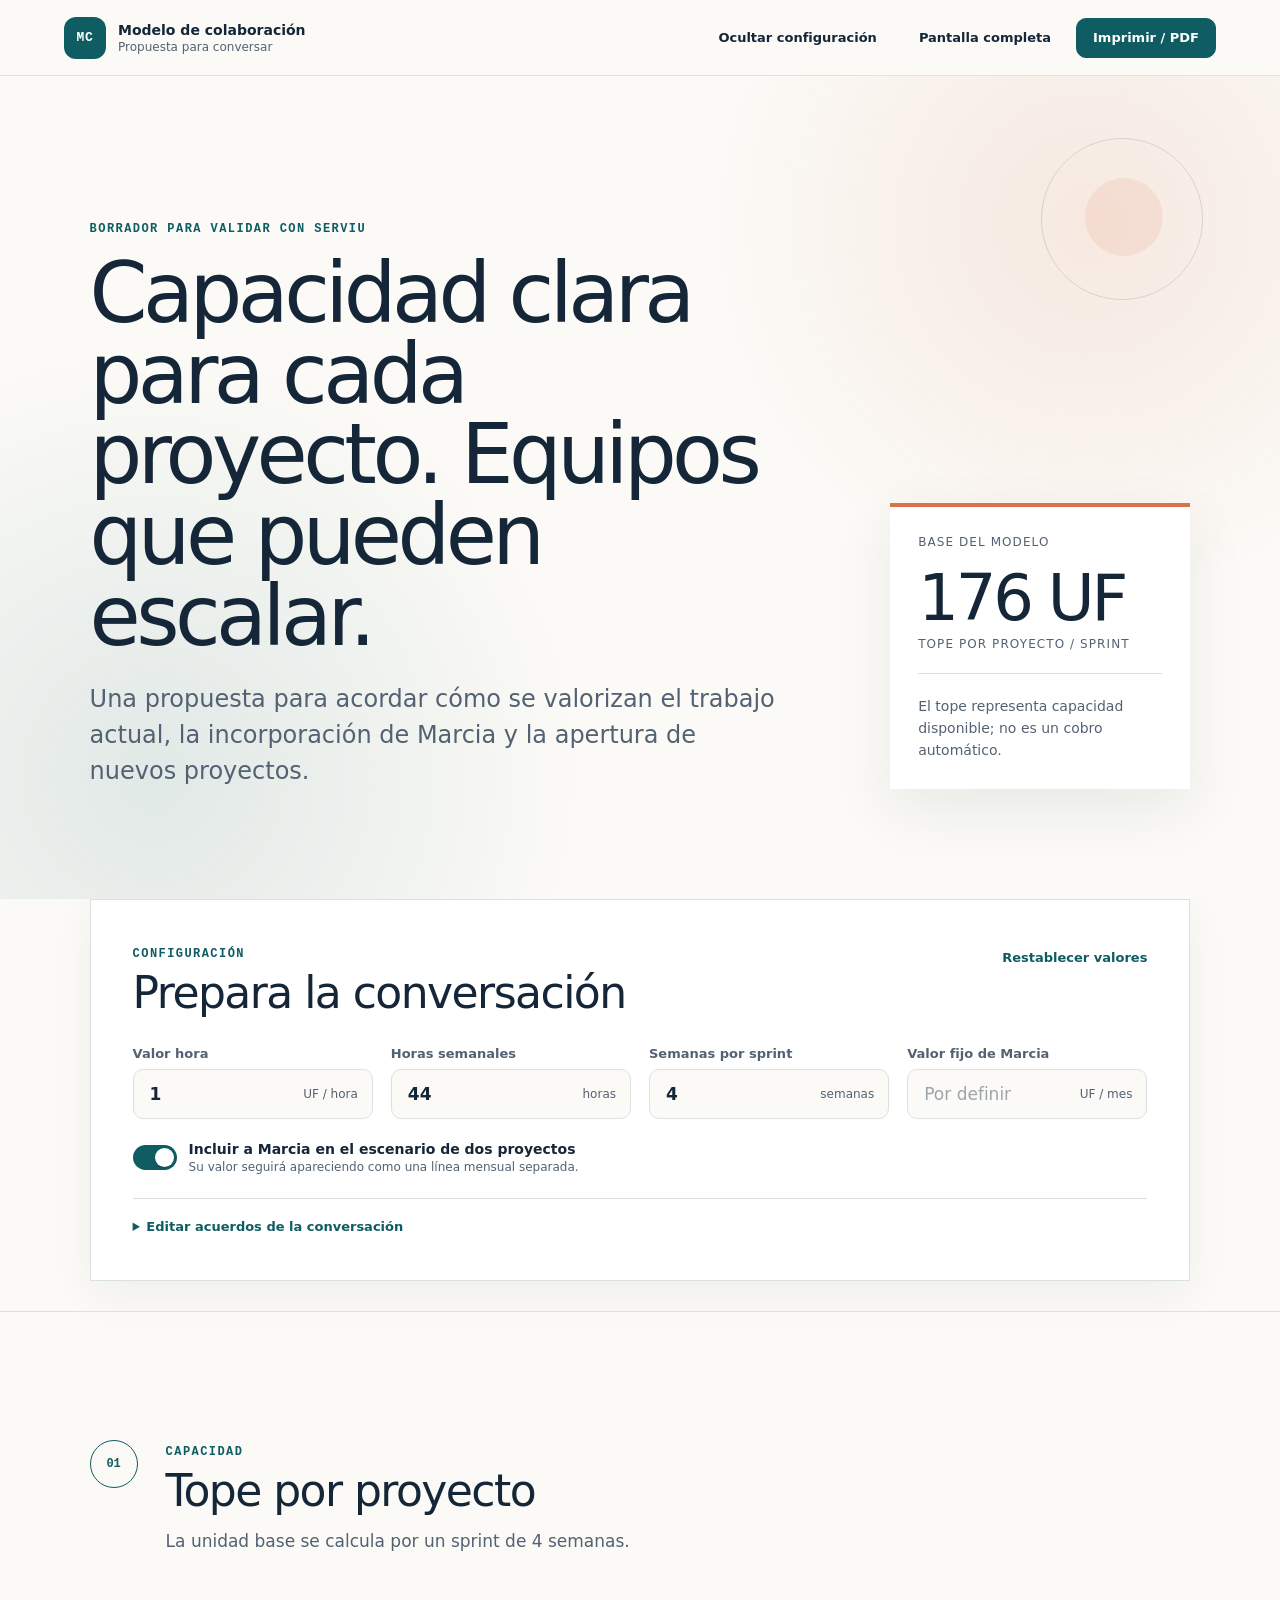
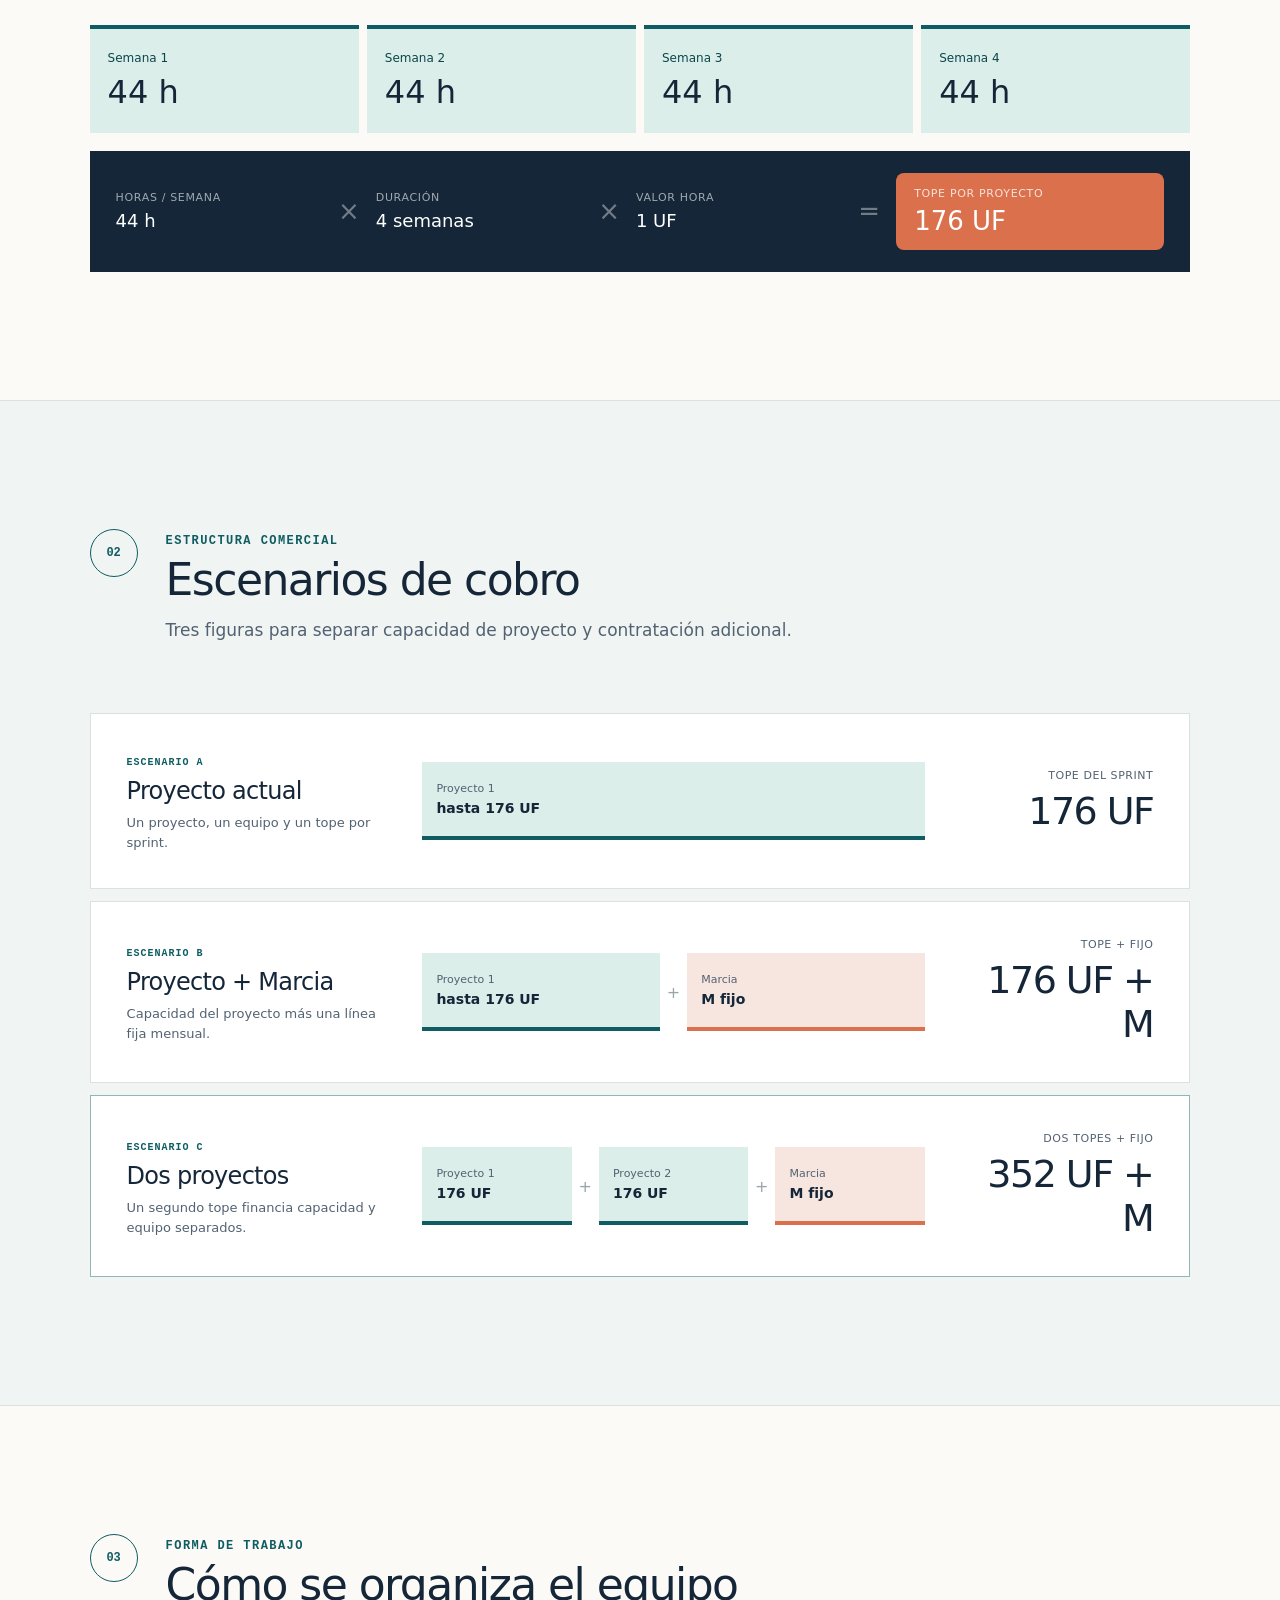
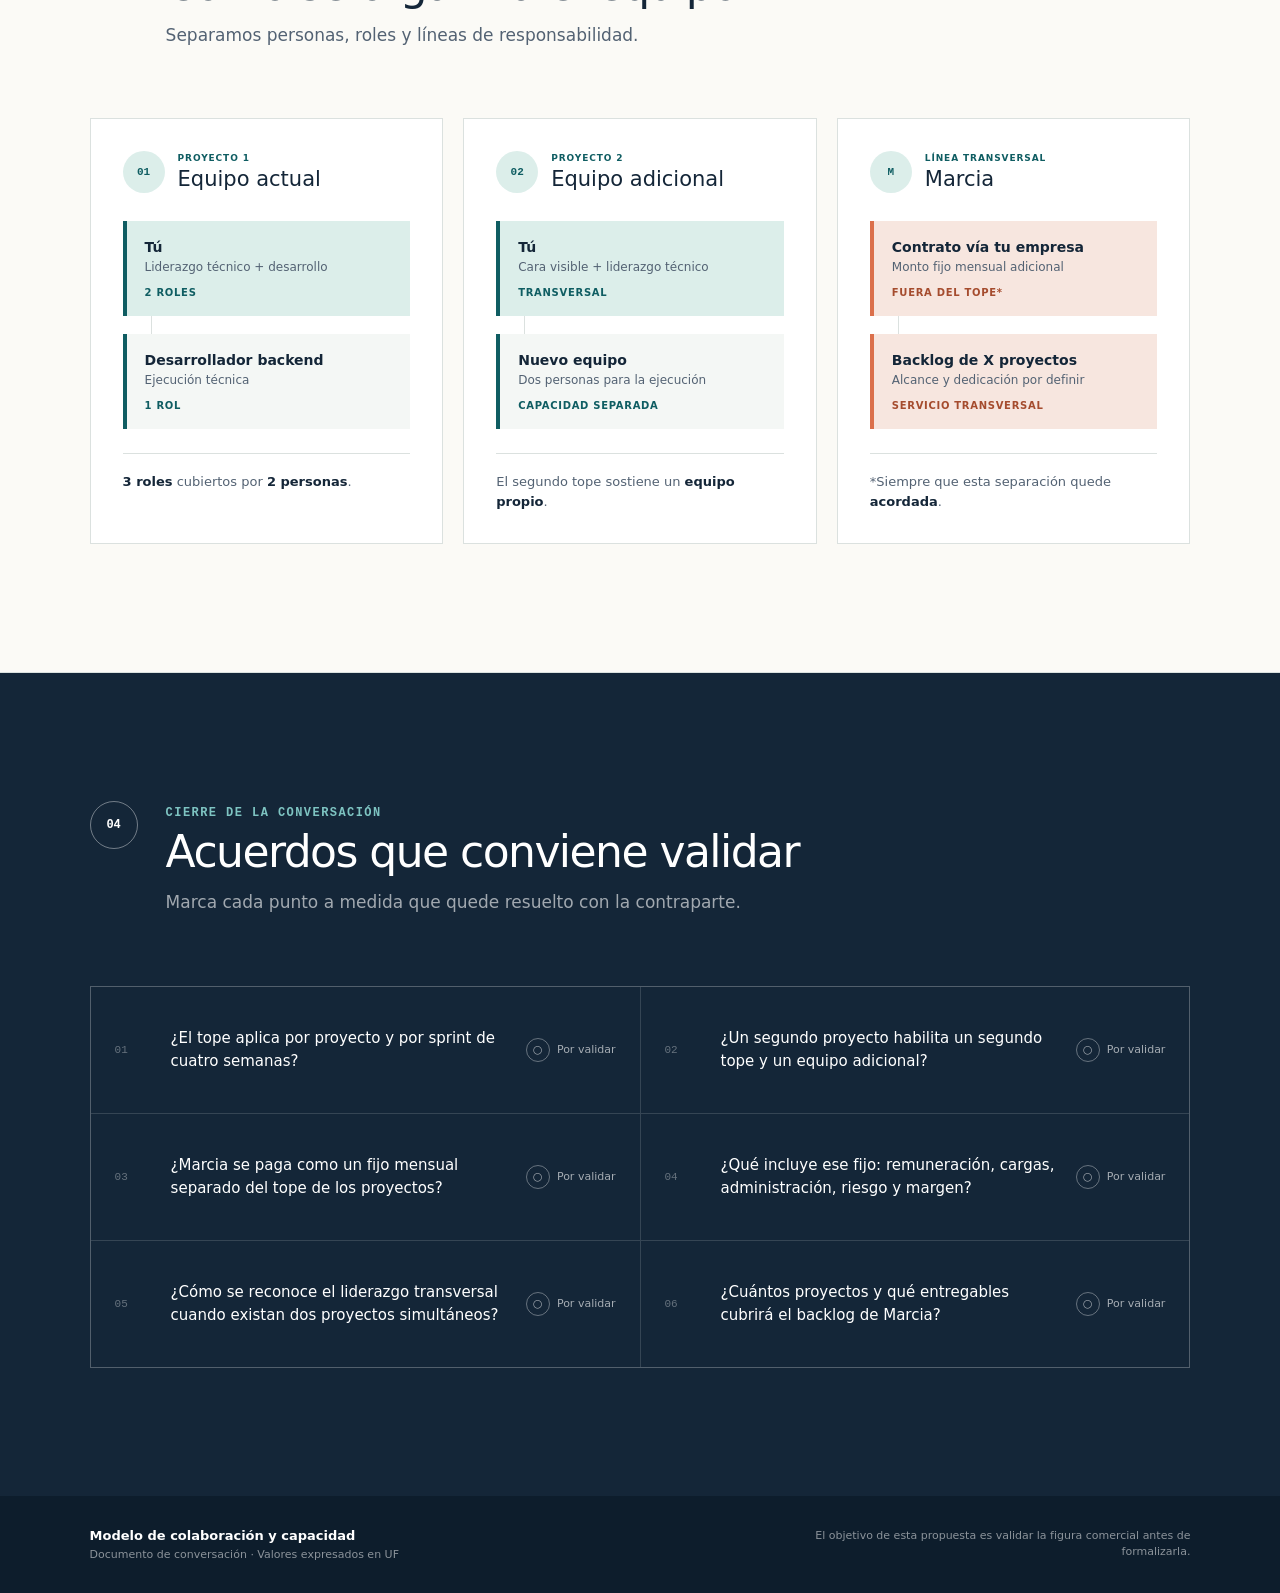
==== modelo-colaboracion-serviu-codigo-fuente/index.html @ a987d075 "Add AtomDev proposal projects" ====
<!doctype html>
<html lang="es">
<head>
  <meta charset="utf-8">
  <meta name="viewport" content="width=device-width, initial-scale=1">
  <meta name="description" content="Propuesta visual para validar capacidad, equipos y escenarios comerciales con SERVIU.">
  <title>Modelo de colaboración y capacidad</title>
  <style>
    :root {
      --ink: #142638;
      --ink-soft: #536273;
      --paper: #fbfaf6;
      --surface: #fff;
      --line: #dbe1df;
      --teal: #0f5d62;
      --teal-dark: #0a464b;
      --teal-light: #dceeea;
      --coral: #db704c;
      --coral-light: #f7e6df;
      --shadow: 0 20px 55px rgba(20, 38, 56, .08);
    }

    * { box-sizing: border-box; }
    html { scroll-behavior: smooth; }
    body {
      margin: 0;
      background: var(--paper);
      color: var(--ink);
      font-family: Inter, ui-sans-serif, system-ui, -apple-system, BlinkMacSystemFont, "Segoe UI", Arial, sans-serif;
      -webkit-font-smoothing: antialiased;
    }
    button, input { font: inherit; }
    button { color: inherit; }
    button:focus-visible, .text-button:focus-visible, .icon-button:focus-visible,
    .agreement-card:focus-visible, input:focus-visible, summary:focus-visible {
      outline: 3px solid rgba(15, 93, 98, .2);
      outline-offset: 2px;
    }
    .site-shell { min-height: 100vh; overflow: hidden; }
    .topbar {
      position: sticky; z-index: 50; top: 0;
      display: flex; align-items: center; justify-content: space-between;
      min-height: 76px; padding: 12px clamp(22px, 5vw, 76px);
      border-bottom: 1px solid rgba(219,225,223,.9);
      background: rgba(251,250,246,.92); backdrop-filter: blur(16px);
    }
    .brand { display: flex; align-items: center; gap: 12px; color: var(--ink); text-decoration: none; }
    .brand-mark {
      display: grid; width: 42px; height: 42px; place-items: center; border-radius: 12px;
      background: var(--teal); color: #fff; font-family: ui-monospace, SFMono-Regular, Menlo, monospace;
      font-size: 13px; font-weight: 600; letter-spacing: .05em;
    }
    .brand strong, .brand small { display: block; }
    .brand strong { font-size: 14px; }
    .brand small { margin-top: 2px; color: var(--ink-soft); font-size: 12px; }
    .top-actions { display: flex; align-items: center; gap: 8px; }
    .button {
      min-height: 40px; padding: 0 16px; border: 1px solid var(--line); border-radius: 10px;
      background: var(--surface); cursor: pointer; font-size: 13px; font-weight: 600;
      transition: transform 160ms ease, border-color 160ms ease, background 160ms ease;
    }
    .button:hover { transform: translateY(-1px); border-color: #b5c0bd; }
    .button-primary { border-color: var(--teal); background: var(--teal); color: #fff; }
    .button-primary:hover { border-color: var(--teal-dark); background: var(--teal-dark); }
    .button-ghost { border-color: transparent; background: transparent; }
    .button-small { min-height: 36px; padding-inline: 13px; }
    .hero {
      position: relative; display: grid; grid-template-columns: minmax(0,1.4fr) minmax(260px,.6fr);
      gap: clamp(36px,8vw,100px); align-items: end; min-height: 570px;
      padding: clamp(80px,11vw,145px) clamp(22px,7vw,108px) clamp(72px,9vw,110px);
      background: radial-gradient(circle at 85% 18%, rgba(219,112,76,.13), transparent 29%),
        radial-gradient(circle at 12% 85%, rgba(15,93,98,.11), transparent 32%), var(--paper);
    }
    .hero::before { position: absolute; top: 62px; right: 6vw; width: 160px; height: 160px; border: 1px solid rgba(15,93,98,.16); border-radius: 50%; content: ""; }
    .hero::after { position: absolute; top: 102px; right: calc(6vw + 40px); width: 78px; height: 78px; border-radius: 50%; background: rgba(219,112,76,.11); content: ""; }
    .hero-copy, .hero-summary { position: relative; z-index: 1; }
    .hero-copy { max-width: 850px; }
    .eyebrow, .section-kicker {
      color: var(--teal); font-family: ui-monospace, SFMono-Regular, Menlo, monospace;
      font-size: 12px; font-weight: 600; letter-spacing: .12em;
    }
    .hero h1 { max-width: 920px; margin: 18px 0 24px; font-size: clamp(46px,6.5vw,88px); font-weight: 500; letter-spacing: -.055em; line-height: .97; }
    .hero-copy p { max-width: 720px; margin: 0; color: var(--ink-soft); font-size: clamp(18px,2vw,24px); line-height: 1.5; }
    .hero-summary { padding: 28px; border-top: 4px solid var(--coral); background: var(--surface); box-shadow: var(--shadow); }
    .hero-summary > span, .hero-summary > small { display: block; color: var(--ink-soft); font-size: 12px; text-transform: uppercase; letter-spacing: .09em; }
    .hero-summary > strong { display: block; margin: 12px 0 2px; font-size: clamp(42px,5vw,66px); font-weight: 500; letter-spacing: -.05em; }
    .hero-rule { height: 1px; margin: 22px 0; background: var(--line); }
    .hero-summary p { margin: 0; color: var(--ink-soft); font-size: 14px; line-height: 1.55; }
    .settings-panel { margin: 0 clamp(22px,7vw,108px) 30px; padding: clamp(26px,4vw,42px); border: 1px solid var(--line); background: var(--surface); box-shadow: 0 14px 40px rgba(20,38,56,.05); }
    .settings-heading, .section-heading { display: flex; align-items: flex-start; justify-content: space-between; gap: 28px; }
    .settings-heading h2, .section-heading h2 { margin: 6px 0 0; font-size: clamp(28px,3.5vw,44px); font-weight: 500; letter-spacing: -.035em; }
    .text-button, .icon-button { border: 0; background: transparent; color: var(--teal); cursor: pointer; }
    .text-button { padding: 8px 0; font-size: 13px; font-weight: 600; }
    .settings-grid { display: grid; grid-template-columns: repeat(4,minmax(0,1fr)); gap: 18px; margin-top: 28px; }
    .settings-grid label > span { display: block; margin-bottom: 8px; color: var(--ink-soft); font-size: 13px; font-weight: 600; }
    .input-unit { display: flex; align-items: center; min-height: 50px; padding: 0 14px; border: 1px solid var(--line); border-radius: 10px; background: var(--paper); }
    .input-unit:focus-within { border-color: var(--teal); box-shadow: 0 0 0 3px rgba(15,93,98,.08); }
    .input-unit input { width: 100%; min-width: 0; border: 0; outline: 0; background: transparent; color: var(--ink); font-size: 17px; font-weight: 600; }
    .input-unit input::placeholder { color: #9ba5ac; font-weight: 400; }
    .input-unit b { flex: none; color: var(--ink-soft); font-size: 12px; font-weight: 500; }
    .switch-row { display: flex; align-items: center; gap: 12px; margin-top: 22px; cursor: pointer; }
    .switch-row > input { position: absolute; width: 1px; height: 1px; opacity: 0; }
    .switch { position: relative; display: inline-flex; flex: none; width: 44px; height: 25px; padding: 3px; border-radius: 999px; background: #bdc7c8; transition: background 160ms ease; }
    .switch span { width: 19px; height: 19px; border-radius: 50%; background: #fff; box-shadow: 0 1px 4px rgba(20,38,56,.22); transition: transform 160ms ease; }
    .switch-row input:checked + .switch { background: var(--teal); }
    .switch-row input:checked + .switch span { transform: translateX(19px); }
    .switch-row strong, .switch-row small { display: block; }
    .switch-row strong { font-size: 14px; }
    .switch-row small { margin-top: 3px; color: var(--ink-soft); font-size: 12px; }
    .agreements-editor { margin-top: 24px; border-top: 1px solid var(--line); }
    .agreements-editor summary { padding: 20px 0 4px; color: var(--teal); cursor: pointer; font-size: 13px; font-weight: 600; }
    .editor-list { display: grid; gap: 8px; margin-top: 14px; }
    .editor-row { display: grid; grid-template-columns: 30px minmax(0,1fr) 38px; gap: 8px; align-items: center; }
    .editor-row > span { color: var(--ink-soft); font-family: ui-monospace, SFMono-Regular, Menlo, monospace; font-size: 11px; }
    .editor-row input { min-width: 0; padding: 10px 12px; border: 1px solid var(--line); border-radius: 8px; background: var(--paper); color: var(--ink); }
    .icon-button { min-height: 36px; font-size: 20px; }
    .add-row { grid-template-columns: 30px minmax(0,1fr) auto; }
    .content-section { padding: clamp(78px,10vw,132px) clamp(22px,7vw,108px); border-top: 1px solid var(--line); }
    .section-heading { justify-content: flex-start; max-width: 850px; margin-bottom: clamp(40px,6vw,70px); }
    .section-number { display: grid; flex: none; width: 48px; height: 48px; place-items: center; border: 1px solid var(--teal); border-radius: 50%; color: var(--teal); font-family: ui-monospace, SFMono-Regular, Menlo, monospace; font-size: 12px; font-weight: 600; }
    .section-heading p { margin: 12px 0 0; color: var(--ink-soft); font-size: 17px; line-height: 1.55; }
    .weeks-track { display: grid; gap: 8px; }
    .week-cell { min-width: 0; padding: 22px 18px; border-top: 4px solid var(--teal); background: var(--teal-light); }
    .week-cell span, .week-cell strong { display: block; }
    .week-cell span { color: var(--teal-dark); font-size: 12px; }
    .week-cell strong { margin-top: 8px; font-size: clamp(22px,2.5vw,32px); font-weight: 500; }
    .calculation-strip { display: grid; grid-template-columns: 1fr auto 1fr auto 1fr auto 1.3fr; gap: 16px; align-items: center; margin-top: 18px; padding: 22px 26px; background: var(--ink); color: #fff; }
    .calculation-strip > span { color: rgba(255,255,255,.4); font-size: 26px; }
    .calculation-strip div small, .calculation-strip div strong { display: block; }
    .calculation-strip div small { color: rgba(255,255,255,.6); font-size: 11px; letter-spacing: .06em; text-transform: uppercase; }
    .calculation-strip div strong { margin-top: 6px; font-size: 18px; font-weight: 500; }
    .calculation-strip .result { padding: 14px 18px; border-radius: 8px; background: var(--coral); }
    .calculation-strip .result small { color: rgba(255,255,255,.8); }
    .calculation-strip .result strong { font-size: 26px; }
    .scenarios-section { background: #f0f4f2; }
    .scenario-list { display: grid; gap: 12px; }
    .scenario-card { display: grid; grid-template-columns: minmax(190px,.8fr) minmax(350px,1.5fr) minmax(170px,.6fr); gap: 28px; align-items: center; padding: clamp(24px,3vw,36px); border: 1px solid var(--line); background: var(--surface); transition: transform 180ms ease, box-shadow 180ms ease; }
    .scenario-card:hover { transform: translateY(-2px); box-shadow: var(--shadow); }
    .featured-scenario { border-color: rgba(15,93,98,.45); }
    .scenario-label > span { color: var(--teal); font-family: ui-monospace, SFMono-Regular, Menlo, monospace; font-size: 10px; font-weight: 600; letter-spacing: .1em; }
    .scenario-label h3 { margin: 8px 0; font-size: 24px; font-weight: 500; letter-spacing: -.03em; }
    .scenario-label p { margin: 0; color: var(--ink-soft); font-size: 13px; line-height: 1.5; }
    .formula-pieces { display: flex; align-items: stretch; gap: 7px; min-width: 0; }
    .formula-pieces > b { align-self: center; color: #9aa5aa; font-weight: 400; }
    .formula-piece { display: flex; flex: 1 1 0; min-width: 0; flex-direction: column; justify-content: center; min-height: 78px; padding: 14px; border-bottom: 4px solid var(--teal); background: var(--teal-light); }
    .formula-piece small, .formula-piece strong { display: block; }
    .formula-piece small { color: var(--ink-soft); font-size: 11px; }
    .formula-piece strong { margin-top: 5px; font-size: 14px; font-weight: 600; }
    .formula-piece.marcia-piece { border-bottom-color: var(--coral); background: var(--coral-light); }
    .scenario-total { text-align: right; }
    .scenario-total small, .scenario-total strong { display: block; }
    .scenario-total small { color: var(--ink-soft); font-size: 11px; letter-spacing: .05em; text-transform: uppercase; }
    .scenario-total strong { margin-top: 7px; font-size: clamp(24px,3vw,38px); font-weight: 500; letter-spacing: -.04em; }
    .teams-grid { display: grid; grid-template-columns: repeat(3,minmax(0,1fr)); gap: 20px; }
    .team-column { padding: clamp(22px,3vw,32px); border: 1px solid var(--line); background: var(--surface); }
    .team-title { display: flex; align-items: center; gap: 13px; margin-bottom: 28px; }
    .team-icon { display: grid; width: 42px; height: 42px; place-items: center; border-radius: 50%; background: var(--teal-light); color: var(--teal); font-family: ui-monospace, SFMono-Regular, Menlo, monospace; font-size: 11px; font-weight: 600; }
    .team-title small, .team-title h3 { display: block; }
    .team-title small { color: var(--teal); font-size: 9px; font-weight: 600; letter-spacing: .1em; }
    .team-title h3 { margin: 4px 0 0; font-size: 21px; font-weight: 500; }
    .team-node { position: relative; padding: 18px; border-left: 4px solid var(--teal); background: #f4f7f5; }
    .team-node strong, .team-node span, .team-node em { display: block; }
    .team-node strong { font-size: 14px; }
    .team-node span { margin-top: 5px; color: var(--ink-soft); font-size: 12px; }
    .team-node em { margin-top: 13px; color: var(--teal); font-size: 10px; font-style: normal; font-weight: 600; letter-spacing: .07em; text-transform: uppercase; }
    .lead-node { background: var(--teal-light); }
    .marcia-node { border-left-color: var(--coral); background: var(--coral-light); }
    .marcia-node em { color: #a54c2e; }
    .connector { width: 1px; height: 18px; margin-left: 28px; background: var(--line); }
    .team-summary { margin: 24px 0 0; padding-top: 18px; border-top: 1px solid var(--line); color: var(--ink-soft); font-size: 13px; line-height: 1.5; }
    .team-summary strong { color: var(--ink); }
    .agreements-section { background: var(--ink); color: #fff; }
    .agreements-section .section-number { border-color: rgba(255,255,255,.4); color: #fff; }
    .agreements-section .section-kicker { color: #7ec4c2; }
    .agreements-section .section-heading p { color: rgba(255,255,255,.6); }
    .agreement-grid { display: grid; grid-template-columns: repeat(2,minmax(0,1fr)); gap: 1px; overflow: hidden; border: 1px solid rgba(255,255,255,.14); background: rgba(255,255,255,.14); }
    .agreement-card { display: grid; grid-template-columns: 38px minmax(0,1fr) auto; gap: 18px; align-items: center; min-height: 126px; padding: 24px; border: 0; background: var(--ink); color: #fff; text-align: left; cursor: pointer; transition: background 160ms ease; }
    .agreement-card:hover { background: #1b3247; }
    .agreement-card.confirmed { background: var(--teal-dark); }
    .agreement-index { color: rgba(255,255,255,.35); font-family: ui-monospace, SFMono-Regular, Menlo, monospace; font-size: 11px; }
    .agreement-text { font-size: 15px; line-height: 1.5; }
    .agreement-status { display: flex; align-items: center; gap: 7px; color: rgba(255,255,255,.62); font-size: 11px; white-space: nowrap; }
    .agreement-status i { display: grid; width: 24px; height: 24px; place-items: center; border: 1px solid rgba(255,255,255,.35); border-radius: 50%; font-style: normal; }
    .confirmed .agreement-status { color: #fff; }
    .confirmed .agreement-status i { border-color: #fff; background: #fff; color: var(--teal-dark); }
    footer { display: flex; align-items: center; justify-content: space-between; gap: 32px; padding: 32px clamp(22px,7vw,108px); background: #0d1d2c; color: #fff; }
    footer strong, footer span { display: block; }
    footer strong { font-size: 13px; }
    footer span, footer p { color: rgba(255,255,255,.52); font-size: 11px; }
    footer span { margin-top: 5px; }
    footer p { max-width: 430px; margin: 0; text-align: right; line-height: 1.5; }

    @media (max-width: 1050px) {
      .hero { grid-template-columns: 1fr; min-height: auto; }
      .hero-summary { max-width: 440px; }
      .settings-grid { grid-template-columns: repeat(2,minmax(0,1fr)); }
      .scenario-card { grid-template-columns: minmax(180px,.8fr) minmax(340px,1.5fr); }
      .scenario-total { grid-column: 2; text-align: left; }
      .teams-grid { grid-template-columns: 1fr 1fr; }
      .marcia-column { grid-column: 1 / -1; }
    }
    @media (max-width: 760px) {
      .topbar { align-items: flex-start; gap: 14px; }
      .brand small, .desktop-action { display: none; }
      .top-actions { flex-wrap: wrap; justify-content: flex-end; }
      .button { min-height: 36px; padding: 0 11px; font-size: 11px; }
      .hero { padding-top: 82px; }
      .hero h1 { font-size: clamp(45px,13vw,67px); }
      .hero::before, .hero::after { display: none; }
      .settings-grid, .teams-grid, .agreement-grid { grid-template-columns: 1fr; }
      .marcia-column { grid-column: auto; }
      .weeks-track { grid-template-columns: repeat(2,minmax(0,1fr)) !important; }
      .calculation-strip { grid-template-columns: 1fr auto 1fr; }
      .calculation-strip > span:nth-of-type(3) { display: none; }
      .calculation-strip .result { grid-column: 1 / -1; }
      .scenario-card { grid-template-columns: 1fr; }
      .scenario-total { grid-column: auto; }
      .formula-pieces { flex-wrap: wrap; }
      .formula-piece { min-width: 130px; }
      .agreement-card { grid-template-columns: 32px minmax(0,1fr); }
      .agreement-status { grid-column: 2; }
      footer { align-items: flex-start; flex-direction: column; }
      footer p { text-align: left; }
    }
    @media (max-width: 470px) {
      .topbar { position: relative; flex-direction: column; }
      .top-actions { width: 100%; justify-content: flex-start; }
      .hero { padding-top: 56px; }
      .settings-heading { flex-direction: column; gap: 4px; }
      .settings-grid { grid-template-columns: 1fr; }
      .weeks-track { grid-template-columns: 1fr !important; }
      .calculation-strip { grid-template-columns: 1fr; }
      .calculation-strip > span { display: none; }
      .section-heading { flex-direction: column; }
      .editor-row, .add-row { grid-template-columns: 24px minmax(0,1fr); }
      .editor-row .icon-button, .add-row .button { grid-column: 2; justify-self: start; }
    }
    @media print {
      :root { --paper: #fff; }
      @page { margin: 12mm; size: A4 landscape; }
      body { background: #fff; print-color-adjust: exact; -webkit-print-color-adjust: exact; }
      .topbar, .settings-panel { display: none !important; }
      .hero { min-height: 172mm; padding: 28mm 18mm; break-after: page; }
      .content-section { min-height: 170mm; padding: 18mm; break-before: page; }
      .scenario-card, .team-column, .agreement-card { break-inside: avoid; }
      .scenario-card:hover { transform: none; box-shadow: none; }
      footer { display: none; }
    }
  </style>
</head>
<body>
  <main class="site-shell">
    <header class="topbar">
      <a class="brand" href="#inicio" aria-label="Ir al inicio">
        <span class="brand-mark" aria-hidden="true">MC</span>
        <span><strong>Modelo de colaboración</strong><small>Propuesta para conversar</small></span>
      </a>
      <nav class="top-actions" aria-label="Controles de presentación">
        <button class="button button-ghost" id="toggle-settings">Ocultar configuración</button>
        <button class="button button-ghost desktop-action" id="fullscreen-button">Pantalla completa</button>
        <button class="button button-primary" id="print-button">Imprimir / PDF</button>
      </nav>
    </header>

    <section class="hero" id="inicio">
      <div class="hero-copy">
        <span class="eyebrow">BORRADOR PARA VALIDAR CON SERVIU</span>
        <h1>Capacidad clara para cada proyecto. Equipos que pueden escalar.</h1>
        <p>Una propuesta para acordar cómo se valorizan el trabajo actual, la incorporación de Marcia y la apertura de nuevos proyectos.</p>
      </div>
      <div class="hero-summary" aria-label="Resumen del modelo">
        <span>Base del modelo</span>
        <strong id="hero-project-cap">176 UF</strong>
        <small>tope por proyecto / sprint</small>
        <div class="hero-rule"></div>
        <p>El tope representa capacidad disponible; no es un cobro automático.</p>
      </div>
    </section>

    <section class="settings-panel" id="settings-panel" aria-labelledby="settings-title">
      <div class="settings-heading">
        <div><span class="section-kicker">CONFIGURACIÓN</span><h2 id="settings-title">Prepara la conversación</h2></div>
        <button class="text-button" id="reset-button">Restablecer valores</button>
      </div>
      <div class="settings-grid">
        <label><span>Valor hora</span><div class="input-unit"><input id="hourly-rate" type="number" min="0" step="0.1" value="1"><b>UF / hora</b></div></label>
        <label><span>Horas semanales</span><div class="input-unit"><input id="weekly-hours" type="number" min="1" max="168" step="1" value="44"><b>horas</b></div></label>
        <label><span>Semanas por sprint</span><div class="input-unit"><input id="sprint-weeks" type="number" min="1" max="8" step="1" value="4"><b>semanas</b></div></label>
        <label><span>Valor fijo de Marcia</span><div class="input-unit"><input id="marcia-fee" type="number" min="0" step="0.1" placeholder="Por definir"><b>UF / mes</b></div></label>
      </div>
      <label class="switch-row">
        <input id="marcia-multi" type="checkbox" checked>
        <span class="switch" aria-hidden="true"><span></span></span>
        <span><strong>Incluir a Marcia en el escenario de dos proyectos</strong><small>Su valor seguirá apareciendo como una línea mensual separada.</small></span>
      </label>
      <details class="agreements-editor">
        <summary>Editar acuerdos de la conversación</summary>
        <div class="editor-list" id="editor-list"></div>
      </details>
    </section>

    <section class="content-section" id="tope">
      <div class="section-heading"><span class="section-number">01</span><div><span class="section-kicker">CAPACIDAD</span><h2>Tope por proyecto</h2><p>La unidad base se calcula por un sprint de <span id="sprint-copy">4</span> semanas.</p></div></div>
      <div class="weeks-track" id="weeks-track" aria-label="Semanas del sprint"></div>
      <div class="calculation-strip">
        <div><small>Horas / semana</small><strong id="calc-hours">44 h</strong></div><span>×</span>
        <div><small>Duración</small><strong id="calc-weeks">4 semanas</strong></div><span>×</span>
        <div><small>Valor hora</small><strong id="calc-rate">1 UF</strong></div><span>=</span>
        <div class="result"><small>Tope por proyecto</small><strong id="calc-cap">176 UF</strong></div>
      </div>
    </section>

    <section class="content-section scenarios-section" id="escenarios">
      <div class="section-heading"><span class="section-number">02</span><div><span class="section-kicker">ESTRUCTURA COMERCIAL</span><h2>Escenarios de cobro</h2><p>Tres figuras para separar capacidad de proyecto y contratación adicional.</p></div></div>
      <div class="scenario-list">
        <article class="scenario-card"><div class="scenario-label"><span>ESCENARIO A</span><h3>Proyecto actual</h3><p>Un proyecto, un equipo y un tope por sprint.</p></div><div class="formula-pieces"><div class="formula-piece project-piece"><small>Proyecto 1</small><strong id="scenario-a-cap">hasta 176 UF</strong></div></div><div class="scenario-total"><small>Tope del sprint</small><strong id="scenario-a-total">176 UF</strong></div></article>
        <article class="scenario-card"><div class="scenario-label"><span>ESCENARIO B</span><h3>Proyecto + Marcia</h3><p>Capacidad del proyecto más una línea fija mensual.</p></div><div class="formula-pieces"><div class="formula-piece project-piece"><small>Proyecto 1</small><strong id="scenario-b-cap">hasta 176 UF</strong></div><b>+</b><div class="formula-piece marcia-piece"><small>Marcia</small><strong id="scenario-b-fee">M fijo</strong></div></div><div class="scenario-total"><small>Tope + fijo</small><strong id="scenario-b-total">176 UF + M</strong></div></article>
        <article class="scenario-card featured-scenario"><div class="scenario-label"><span>ESCENARIO C</span><h3>Dos proyectos</h3><p>Un segundo tope financia capacidad y equipo separados.</p></div><div class="formula-pieces" id="scenario-c-pieces"></div><div class="scenario-total"><small id="scenario-c-label">Dos topes + fijo</small><strong id="scenario-c-total">352 UF + M</strong></div></article>
      </div>
    </section>

    <section class="content-section" id="equipos">
      <div class="section-heading"><span class="section-number">03</span><div><span class="section-kicker">FORMA DE TRABAJO</span><h2>Cómo se organiza el equipo</h2><p>Separamos personas, roles y líneas de responsabilidad.</p></div></div>
      <div class="teams-grid">
        <article class="team-column"><div class="team-title"><span class="team-icon">01</span><div><small>PROYECTO 1</small><h3>Equipo actual</h3></div></div><div class="team-node lead-node"><strong>Tú</strong><span>Liderazgo técnico + desarrollo</span><em>2 roles</em></div><div class="connector"></div><div class="team-node"><strong>Desarrollador backend</strong><span>Ejecución técnica</span><em>1 rol</em></div><p class="team-summary"><strong>3 roles</strong> cubiertos por <strong>2 personas</strong>.</p></article>
        <article class="team-column"><div class="team-title"><span class="team-icon">02</span><div><small>PROYECTO 2</small><h3>Equipo adicional</h3></div></div><div class="team-node lead-node"><strong>Tú</strong><span>Cara visible + liderazgo técnico</span><em>Transversal</em></div><div class="connector"></div><div class="team-node"><strong>Nuevo equipo</strong><span>Dos personas para la ejecución</span><em>Capacidad separada</em></div><p class="team-summary">El segundo tope sostiene un <strong>equipo propio</strong>.</p></article>
        <article class="team-column marcia-column"><div class="team-title"><span class="team-icon">M</span><div><small>LÍNEA TRANSVERSAL</small><h3>Marcia</h3></div></div><div class="team-node marcia-node"><strong>Contrato vía tu empresa</strong><span>Monto fijo mensual adicional</span><em>Fuera del tope*</em></div><div class="connector"></div><div class="team-node marcia-node"><strong>Backlog de X proyectos</strong><span>Alcance y dedicación por definir</span><em>Servicio transversal</em></div><p class="team-summary">*Siempre que esta separación quede <strong>acordada</strong>.</p></article>
      </div>
    </section>

    <section class="content-section agreements-section" id="acuerdos">
      <div class="section-heading"><span class="section-number">04</span><div><span class="section-kicker">CIERRE DE LA CONVERSACIÓN</span><h2>Acuerdos que conviene validar</h2><p>Marca cada punto a medida que quede resuelto con la contraparte.</p></div></div>
      <div class="agreement-grid" id="agreement-grid"></div>
    </section>

    <footer><div><strong>Modelo de colaboración y capacidad</strong><span>Documento de conversación · Valores expresados en UF</span></div><p>El objetivo de esta propuesta es validar la figura comercial antes de formalizarla.</p></footer>
  </main>

  <script>
    (() => {
      const defaults = {
        hourlyRate: 1,
        weeklyHours: 44,
        sprintWeeks: 4,
        marciaFee: "",
        marciaInMultiProject: true,
        agreements: [
          "¿El tope aplica por proyecto y por sprint de cuatro semanas?",
          "¿Un segundo proyecto habilita un segundo tope y un equipo adicional?",
          "¿Marcia se paga como un fijo mensual separado del tope de los proyectos?",
          "¿Qué incluye ese fijo: remuneración, cargas, administración, riesgo y margen?",
          "¿Cómo se reconoce el liderazgo transversal cuando existan dos proyectos simultáneos?",
          "¿Cuántos proyectos y qué entregables cubrirá el backlog de Marcia?"
        ]
      };
      const state = { ...defaults, agreements: defaults.agreements.map((text, index) => ({ id: `agreement-${index}`, text, confirmed: false })) };
      const $ = (id) => document.getElementById(id);
      const formatUF = (value) => new Intl.NumberFormat("es-CL", { minimumFractionDigits: Number.isInteger(value) ? 0 : 1, maximumFractionDigits: 2 }).format(value);
      const clamp = (value, min, max) => Math.min(Math.max(Number.isFinite(value) ? value : min, min), max);
      const escapeHTML = (value) => String(value).replace(/[&<>'"]/g, (char) => ({ "&":"&amp;", "<":"&lt;", ">":"&gt;", "'":"&#39;", '"':"&quot;" }[char]));

      function loadState() {
        try {
          const savedSettings = JSON.parse(localStorage.getItem("serviu-model-settings") || "null");
          const savedAgreements = JSON.parse(localStorage.getItem("serviu-model-agreements") || "null");
          if (savedSettings && typeof savedSettings === "object") Object.assign(state, savedSettings);
          if (Array.isArray(savedAgreements)) state.agreements = savedAgreements;
        } catch (_) { /* La presentación sigue funcionando aunque el navegador bloquee localStorage. */ }
      }
      function saveState() {
        try {
          localStorage.setItem("serviu-model-settings", JSON.stringify({ hourlyRate: state.hourlyRate, weeklyHours: state.weeklyHours, sprintWeeks: state.sprintWeeks, marciaFee: state.marciaFee, marciaInMultiProject: state.marciaInMultiProject }));
          localStorage.setItem("serviu-model-agreements", JSON.stringify(state.agreements));
        } catch (_) { /* Sin persistencia, la sesión sigue siendo usable. */ }
      }
      function inputValue(id, fallback) {
        const value = $(id).value;
        return value === "" ? fallback : Number(value);
      }
      function renderWeeks() {
        $("weeks-track").style.gridTemplateColumns = `repeat(${state.sprintWeeks}, minmax(0, 1fr))`;
        $("weeks-track").innerHTML = Array.from({ length: state.sprintWeeks }, (_, index) => `<div class="week-cell"><span>Semana ${index + 1}</span><strong>${formatUF(state.weeklyHours)} h</strong></div>`).join("");
      }
      function renderScenarios(projectCap, fee, hasFee) {
        const fixed = hasFee ? `${formatUF(fee)} UF` : "M fijo";
        $("scenario-a-cap").textContent = `hasta ${formatUF(projectCap)} UF`;
        $("scenario-a-total").textContent = `${formatUF(projectCap)} UF`;
        $("scenario-b-cap").textContent = `hasta ${formatUF(projectCap)} UF`;
        $("scenario-b-fee").textContent = fixed;
        $("scenario-b-total").textContent = hasFee ? `${formatUF(projectCap + fee)} UF` : `${formatUF(projectCap)} UF + M`;
        const pieces = [`<div class="formula-piece project-piece"><small>Proyecto 1</small><strong>${formatUF(projectCap)} UF</strong></div>`, `<b>+</b>`, `<div class="formula-piece project-piece"><small>Proyecto 2</small><strong>${formatUF(projectCap)} UF</strong></div>`];
        if (state.marciaInMultiProject) pieces.push(`<b>+</b><div class="formula-piece marcia-piece"><small>Marcia</small><strong>${fixed}</strong></div>`);
        $("scenario-c-pieces").innerHTML = pieces.join("");
        $("scenario-c-label").textContent = state.marciaInMultiProject ? "Dos topes + fijo" : "Dos topes";
        const total = projectCap * 2 + (state.marciaInMultiProject && hasFee ? fee : 0);
        $("scenario-c-total").textContent = state.marciaInMultiProject && !hasFee ? `${formatUF(projectCap * 2)} UF + M` : `${formatUF(total)} UF`;
      }
      function renderAgreements() {
        $("agreement-grid").innerHTML = state.agreements.map((agreement, index) => `<button class="agreement-card ${agreement.confirmed ? "confirmed" : ""}" data-agreement-id="${escapeHTML(agreement.id)}" aria-pressed="${agreement.confirmed}"><span class="agreement-index">${String(index + 1).padStart(2, "0")}</span><span class="agreement-text">${escapeHTML(agreement.text)}</span><span class="agreement-status"><i aria-hidden="true">${agreement.confirmed ? "✓" : "○"}</i>${agreement.confirmed ? "Validado" : "Por validar"}</span></button>`).join("");
      }
      function renderEditor() {
        $("editor-list").innerHTML = state.agreements.map((agreement, index) => `<div class="editor-row"><span>${String(index + 1).padStart(2, "0")}</span><input data-edit-id="${escapeHTML(agreement.id)}" aria-label="Texto del acuerdo ${index + 1}" value="${escapeHTML(agreement.text)}"><button class="icon-button" data-remove-id="${escapeHTML(agreement.id)}" aria-label="Eliminar acuerdo ${index + 1}">×</button></div>`).join("") + `<div class="editor-row add-row"><span>+</span><input id="new-agreement" placeholder="Agregar otro acuerdo o pregunta"><button class="button button-small" id="add-agreement">Agregar</button></div>`;
        $("add-agreement").addEventListener("click", addAgreement);
        $("new-agreement").addEventListener("keydown", (event) => { if (event.key === "Enter") addAgreement(); });
        $("editor-list").querySelectorAll("[data-edit-id]").forEach((input) => input.addEventListener("input", () => {
          const item = state.agreements.find((agreement) => agreement.id === input.dataset.editId);
          if (item) { item.text = input.value; renderAgreements(); saveState(); }
        }));
        $("editor-list").querySelectorAll("[data-remove-id]").forEach((button) => button.addEventListener("click", () => {
          state.agreements = state.agreements.filter((agreement) => agreement.id !== button.dataset.removeId); renderEditor(); renderAgreements(); saveState();
        }));
      }
      function addAgreement() {
        const input = $("new-agreement");
        const text = input.value.trim();
        if (!text) return;
        state.agreements.push({ id: `agreement-${Date.now()}`, text, confirmed: false });
        renderEditor(); renderAgreements(); saveState();
      }
      function render() {
        $("hourly-rate").value = state.hourlyRate;
        $("weekly-hours").value = state.weeklyHours;
        $("sprint-weeks").value = state.sprintWeeks;
        $("marcia-fee").value = state.marciaFee;
        $("marcia-multi").checked = state.marciaInMultiProject;
        const projectCap = state.hourlyRate * state.weeklyHours * state.sprintWeeks;
        const fee = Number(state.marciaFee);
        const hasFee = String(state.marciaFee).trim() !== "" && Number.isFinite(fee) && fee >= 0;
        $("hero-project-cap").textContent = `${formatUF(projectCap)} UF`;
        $("sprint-copy").textContent = state.sprintWeeks;
        $("calc-hours").textContent = `${formatUF(state.weeklyHours)} h`;
        $("calc-weeks").textContent = `${state.sprintWeeks} semanas`;
        $("calc-rate").textContent = `${formatUF(state.hourlyRate)} UF`;
        $("calc-cap").textContent = `${formatUF(projectCap)} UF`;
        renderWeeks(); renderScenarios(projectCap, fee, hasFee); renderAgreements(); renderEditor(); saveState();
      }
      function reset() {
        Object.assign(state, { hourlyRate: defaults.hourlyRate, weeklyHours: defaults.weeklyHours, sprintWeeks: defaults.sprintWeeks, marciaFee: defaults.marciaFee, marciaInMultiProject: defaults.marciaInMultiProject, agreements: defaults.agreements.map((text, index) => ({ id: `agreement-${index}`, text, confirmed: false })) });
        render();
      }
      $("toggle-settings").addEventListener("click", () => {
        const panel = $("settings-panel");
        const hidden = panel.hidden;
        panel.hidden = !hidden;
        $("toggle-settings").textContent = hidden ? "Ocultar configuración" : "Configurar";
      });
      $("print-button").addEventListener("click", () => window.print());
      $("fullscreen-button").addEventListener("click", async () => {
        try { if (!document.fullscreenElement) await document.documentElement.requestFullscreen(); else await document.exitFullscreen(); } catch (_) { /* No disponible en algunos navegadores. */ }
      });
      $("reset-button").addEventListener("click", reset);
      [["hourly-rate", "hourlyRate", 0, 999], ["weekly-hours", "weeklyHours", 1, 168], ["sprint-weeks", "sprintWeeks", 1, 8]].forEach(([id, key, min, max]) => $(id).addEventListener("input", (event) => { state[key] = clamp(event.target.valueAsNumber, min, max); render(); }));
      $("marcia-fee").addEventListener("input", (event) => { state.marciaFee = event.target.value; render(); });
      $("marcia-multi").addEventListener("change", (event) => { state.marciaInMultiProject = event.target.checked; render(); });
      $("agreement-grid").addEventListener("click", (event) => {
        const card = event.target.closest("[data-agreement-id]");
        if (!card) return;
        const item = state.agreements.find((agreement) => agreement.id === card.dataset.agreementId);
        if (item) { item.confirmed = !item.confirmed; renderAgreements(); saveState(); }
      });
      loadState();
      render();
    })();
  </script>
</body>
</html>
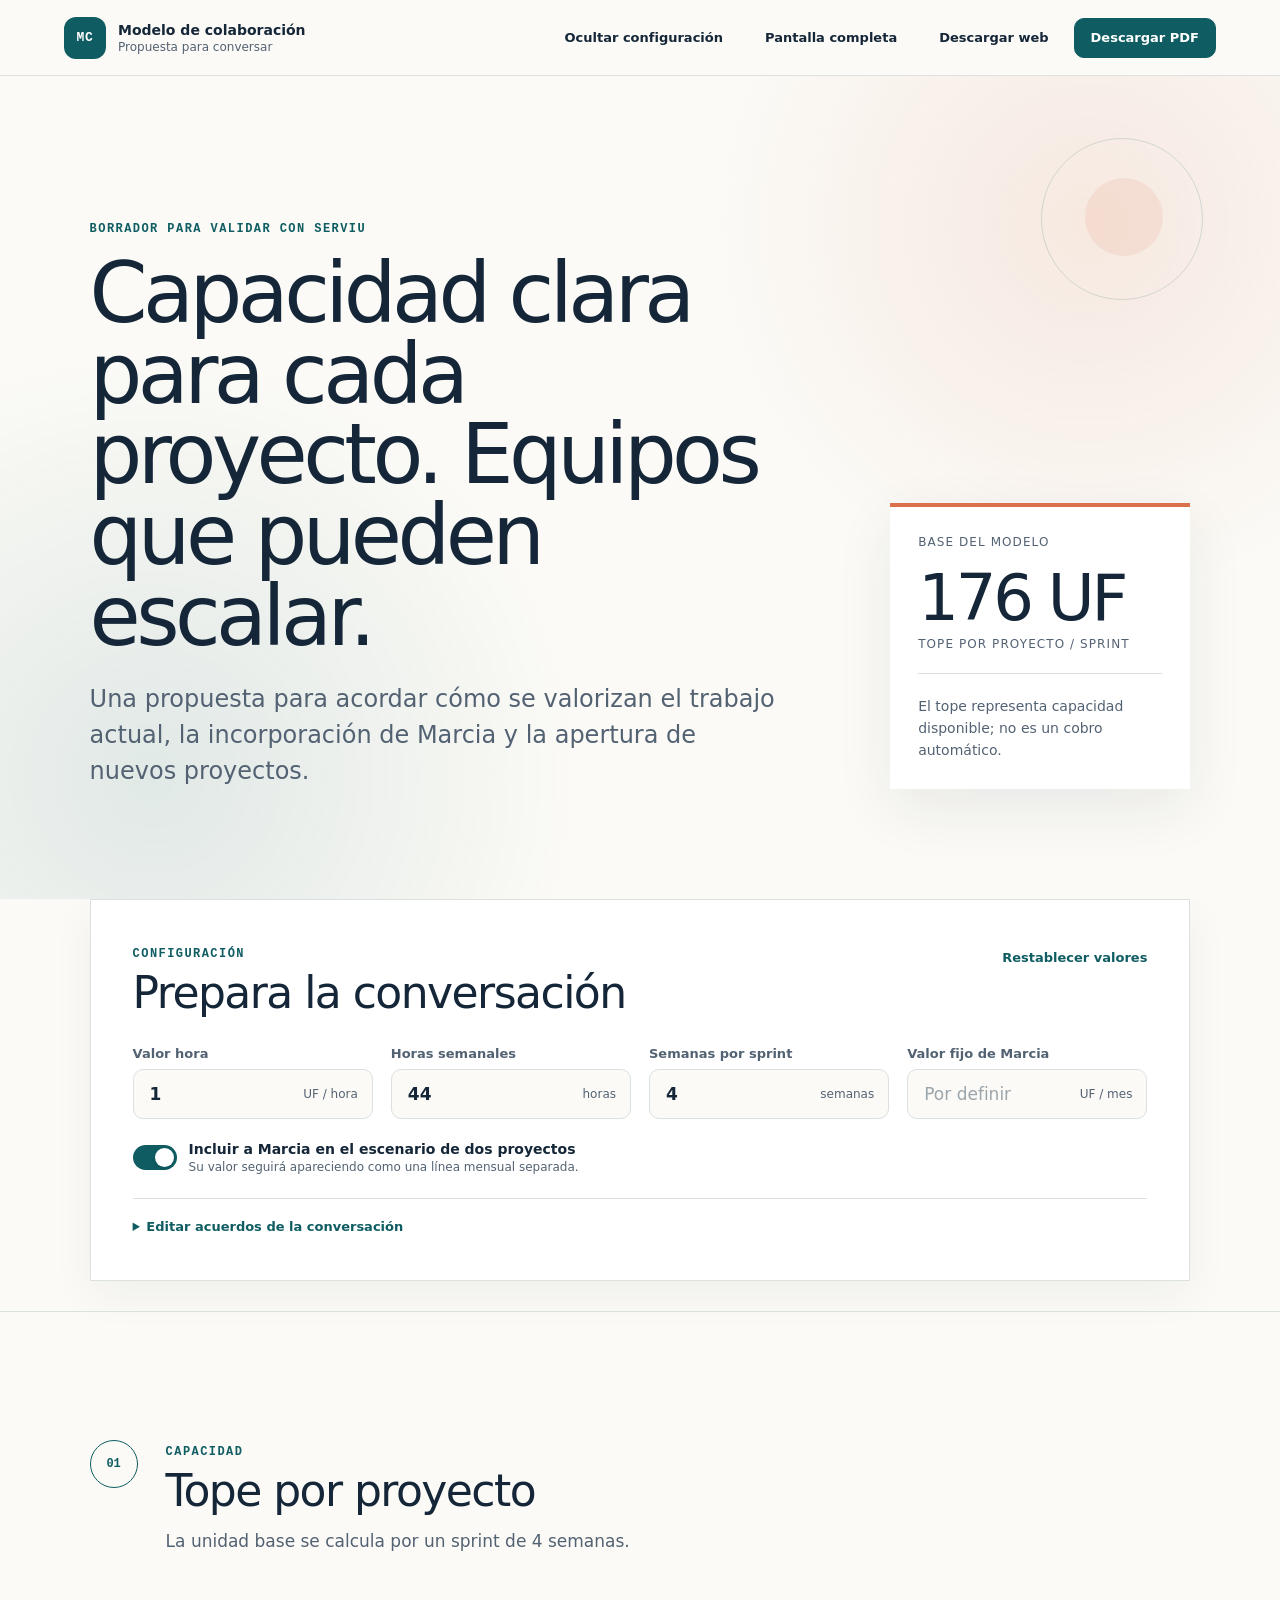
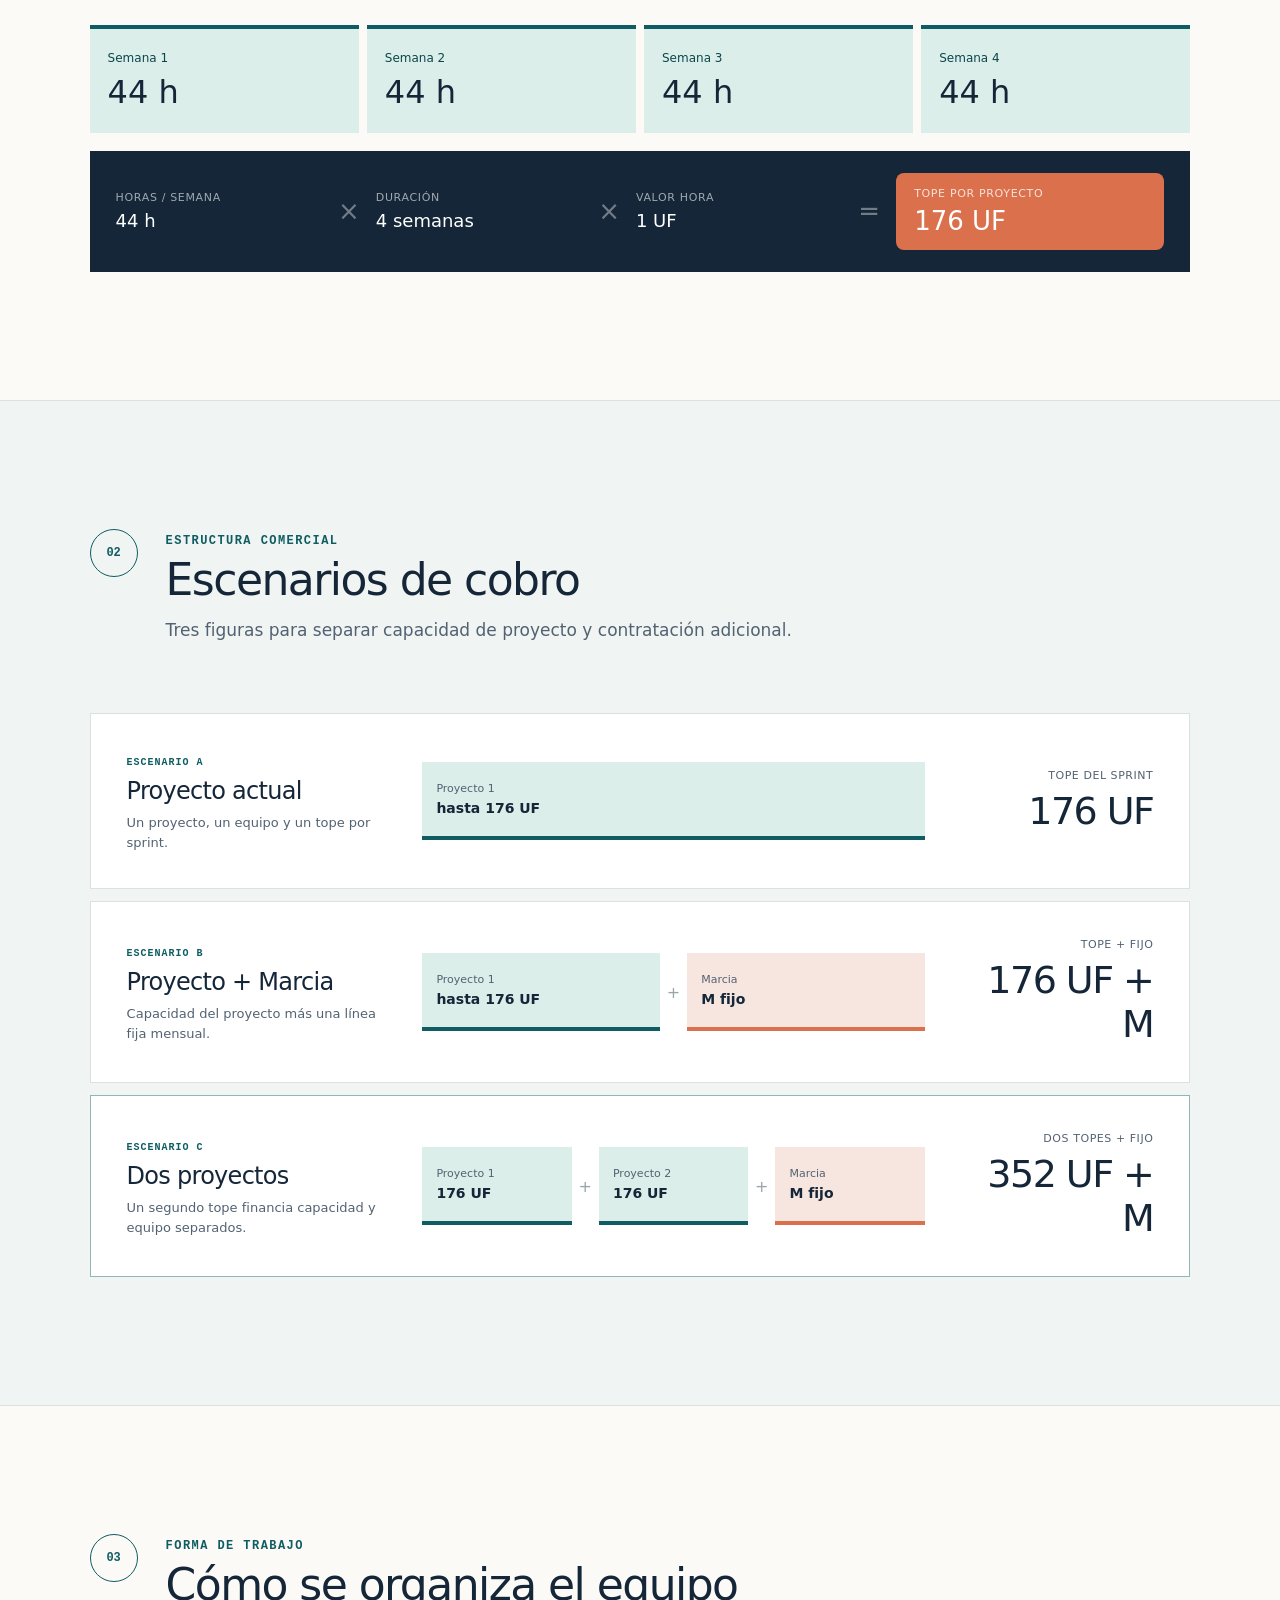
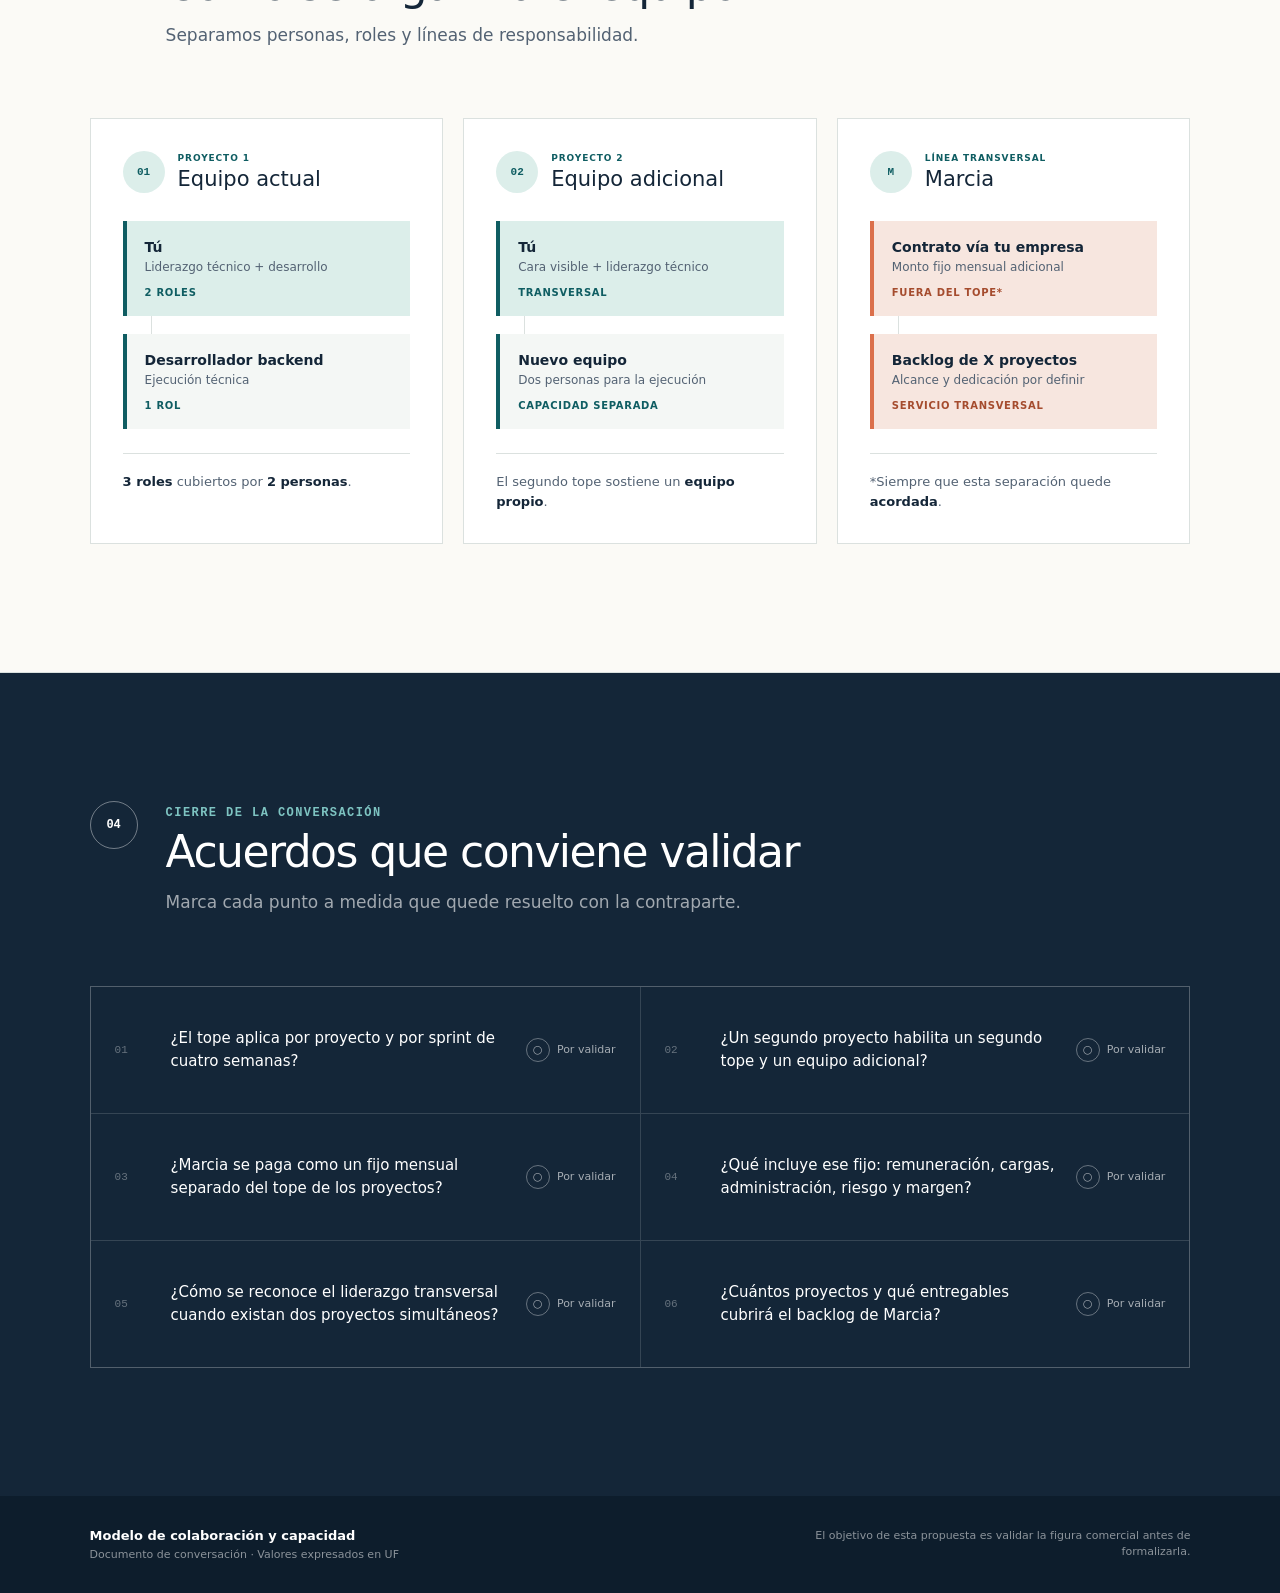
==== commit db52196f: "feat: print mode added" ====
--- a/modelo-colaboracion-serviu-codigo-fuente/index.html
+++ b/modelo-colaboracion-serviu-codigo-fuente/index.html
@@ -237,14 +237,61 @@
     }
     @media print {
       :root { --paper: #fff; }
-      @page { margin: 12mm; size: A4 landscape; }
-      body { background: #fff; print-color-adjust: exact; -webkit-print-color-adjust: exact; }
-      .topbar, .settings-panel { display: none !important; }
-      .hero { min-height: 172mm; padding: 28mm 18mm; break-after: page; }
-      .content-section { min-height: 170mm; padding: 18mm; break-before: page; }
-      .scenario-card, .team-column, .agreement-card { break-inside: avoid; }
+      @page { margin: 10mm; size: A4 landscape; }
+      html, body { width: auto; min-width: 0; background: #fff; }
+      body { font-size: 10pt; print-color-adjust: exact; -webkit-print-color-adjust: exact; }
+      .site-shell { min-height: 0; overflow: visible; }
+      .topbar, .settings-panel, footer { display: none !important; }
+      .hero, .content-section { width: 100%; min-height: 190mm; break-after: page; page-break-after: always; }
+      .hero {
+        display: grid !important;
+        grid-template-columns: minmax(0,1.4fr) minmax(70mm,.6fr) !important;
+        gap: 12mm !important;
+        align-items: center !important;
+        height: 190mm;
+        padding: 14mm;
+      }
+      .hero h1 { margin: 5mm 0 6mm; font-size: 16mm; line-height: .98; }
+      .hero-copy p { font-size: 4.5mm; line-height: 1.4; }
+      .hero-summary { max-width: none; padding: 7mm; box-shadow: 0 5mm 14mm rgba(20,38,56,.1); }
+      .hero-summary > strong { margin: 3mm 0 1mm; font-size: 11mm; }
+      .hero-summary p { font-size: 8.5pt; }
+      .content-section { padding: 10mm 12mm; break-before: page; page-break-before: always; }
+      .content-section:last-of-type { break-after: auto; page-break-after: auto; }
+      .section-heading { flex-direction: row !important; gap: 4mm; max-width: none; margin-bottom: 7mm; }
+      .section-number { width: 11mm; height: 11mm; font-size: 8pt; }
+      .section-heading h2 { margin-top: 1.5mm; font-size: 8.5mm; line-height: 1.04; }
+      .section-heading p { margin-top: 2.5mm; font-size: 9.5pt; line-height: 1.35; }
+
+      .weeks-track { grid-template-columns: repeat(4,minmax(0,1fr)) !important; gap: 2.5mm; }
+      .week-cell { padding: 4mm; }
+      .week-cell strong { margin-top: 2mm; font-size: 19pt; }
+      .calculation-strip { grid-template-columns: 1fr auto 1fr auto 1fr auto 1.3fr !important; gap: 3mm; margin-top: 4mm; padding: 4mm 5mm; }
+      .calculation-strip > span { display: block !important; }
+      .calculation-strip .result { grid-column: auto !important; padding: 3mm 4mm; }
+
+      .scenario-list { gap: 3mm; }
+      .scenario-card { grid-template-columns: minmax(45mm,.8fr) minmax(95mm,1.5fr) minmax(42mm,.6fr) !important; gap: 5mm; padding: 5mm; }
       .scenario-card:hover { transform: none; box-shadow: none; }
-      footer { display: none; }
+      .scenario-label h3 { margin: 2mm 0; font-size: 16pt; }
+      .scenario-label p { font-size: 8pt; }
+      .formula-pieces { flex-wrap: nowrap !important; }
+      .formula-piece { min-width: 0; min-height: 17mm; padding: 3mm; }
+      .formula-piece strong { font-size: 8.5pt; }
+      .scenario-total { grid-column: auto !important; text-align: right; }
+      .scenario-total strong { margin-top: 2mm; font-size: 20pt; }
+
+      .teams-grid { grid-template-columns: repeat(3,minmax(0,1fr)) !important; gap: 4mm; }
+      .team-column, .marcia-column { grid-column: auto !important; padding: 5mm; }
+      .team-title { margin-bottom: 4mm; }
+      .team-node { padding: 3.5mm; }
+      .team-summary { margin-top: 4mm; padding-top: 3mm; font-size: 8pt; }
+      .agreement-grid { grid-template-columns: repeat(2,minmax(0,1fr)) !important; }
+      .agreement-card { grid-template-columns: 9mm minmax(0,1fr) auto !important; gap: 4mm; min-height: 27mm; padding: 4mm 5mm; }
+      .agreement-text { font-size: 9pt; line-height: 1.35; }
+      .agreement-status { grid-column: auto !important; font-size: 7pt; }
+      .scenario-card, .team-column, .agreement-card, .calculation-strip { break-inside: avoid; page-break-inside: avoid; }
+      p { orphans: 3; widows: 3; }
     }
   </style>
 </head>
@@ -258,7 +305,8 @@
       <nav class="top-actions" aria-label="Controles de presentación">
         <button class="button button-ghost" id="toggle-settings">Ocultar configuración</button>
         <button class="button button-ghost desktop-action" id="fullscreen-button">Pantalla completa</button>
-        <button class="button button-primary" id="print-button">Imprimir / PDF</button>
+        <button class="button button-ghost" id="download-html-button" title="Descarga una copia que funciona sin conexión">Descargar web</button>
+        <button class="button button-primary" id="print-button" title="En la ventana de impresión selecciona Guardar como PDF">Descargar PDF</button>
       </nav>
     </header>
 
@@ -361,6 +409,13 @@
 
       function loadState() {
         try {
+          const embedded = document.getElementById("embedded-proposal-state");
+          if (embedded) {
+            const exported = JSON.parse(embedded.textContent || "null");
+            if (exported?.settings) Object.assign(state, exported.settings);
+            if (Array.isArray(exported?.agreements)) state.agreements = exported.agreements;
+            return;
+          }
           const savedSettings = JSON.parse(localStorage.getItem("serviu-model-settings") || "null");
           const savedAgreements = JSON.parse(localStorage.getItem("serviu-model-agreements") || "null");
           if (savedSettings && typeof savedSettings === "object") Object.assign(state, savedSettings);
@@ -372,6 +427,28 @@
           localStorage.setItem("serviu-model-settings", JSON.stringify({ hourlyRate: state.hourlyRate, weeklyHours: state.weeklyHours, sprintWeeks: state.sprintWeeks, marciaFee: state.marciaFee, marciaInMultiProject: state.marciaInMultiProject }));
           localStorage.setItem("serviu-model-agreements", JSON.stringify(state.agreements));
         } catch (_) { /* Sin persistencia, la sesión sigue siendo usable. */ }
+      }
+      function downloadWebProposal() {
+        const copy = document.documentElement.cloneNode(true);
+        copy.querySelector("#embedded-proposal-state")?.remove();
+        const embedded = document.createElement("script");
+        embedded.type = "application/json";
+        embedded.id = "embedded-proposal-state";
+        embedded.textContent = JSON.stringify({
+          settings: { hourlyRate: state.hourlyRate, weeklyHours: state.weeklyHours, sprintWeeks: state.sprintWeeks, marciaFee: state.marciaFee, marciaInMultiProject: state.marciaInMultiProject },
+          agreements: state.agreements
+        }).replace(/</g, "\\u003c");
+        copy.querySelector("body").appendChild(embedded);
+        const html = `<!doctype html>\n${copy.outerHTML}`;
+        const blob = new Blob([html], { type: "text/html;charset=utf-8" });
+        const url = URL.createObjectURL(blob);
+        const link = document.createElement("a");
+        link.href = url;
+        link.download = "modelo-colaboracion-serviu.html";
+        document.body.appendChild(link);
+        link.click();
+        link.remove();
+        window.setTimeout(() => URL.revokeObjectURL(url), 1000);
       }
       function inputValue(id, fallback) {
         const value = $(id).value;
@@ -445,6 +522,7 @@
         $("toggle-settings").textContent = hidden ? "Ocultar configuración" : "Configurar";
       });
       $("print-button").addEventListener("click", () => window.print());
+      $("download-html-button").addEventListener("click", downloadWebProposal);
       $("fullscreen-button").addEventListener("click", async () => {
         try { if (!document.fullscreenElement) await document.documentElement.requestFullscreen(); else await document.exitFullscreen(); } catch (_) { /* No disponible en algunos navegadores. */ }
       });
